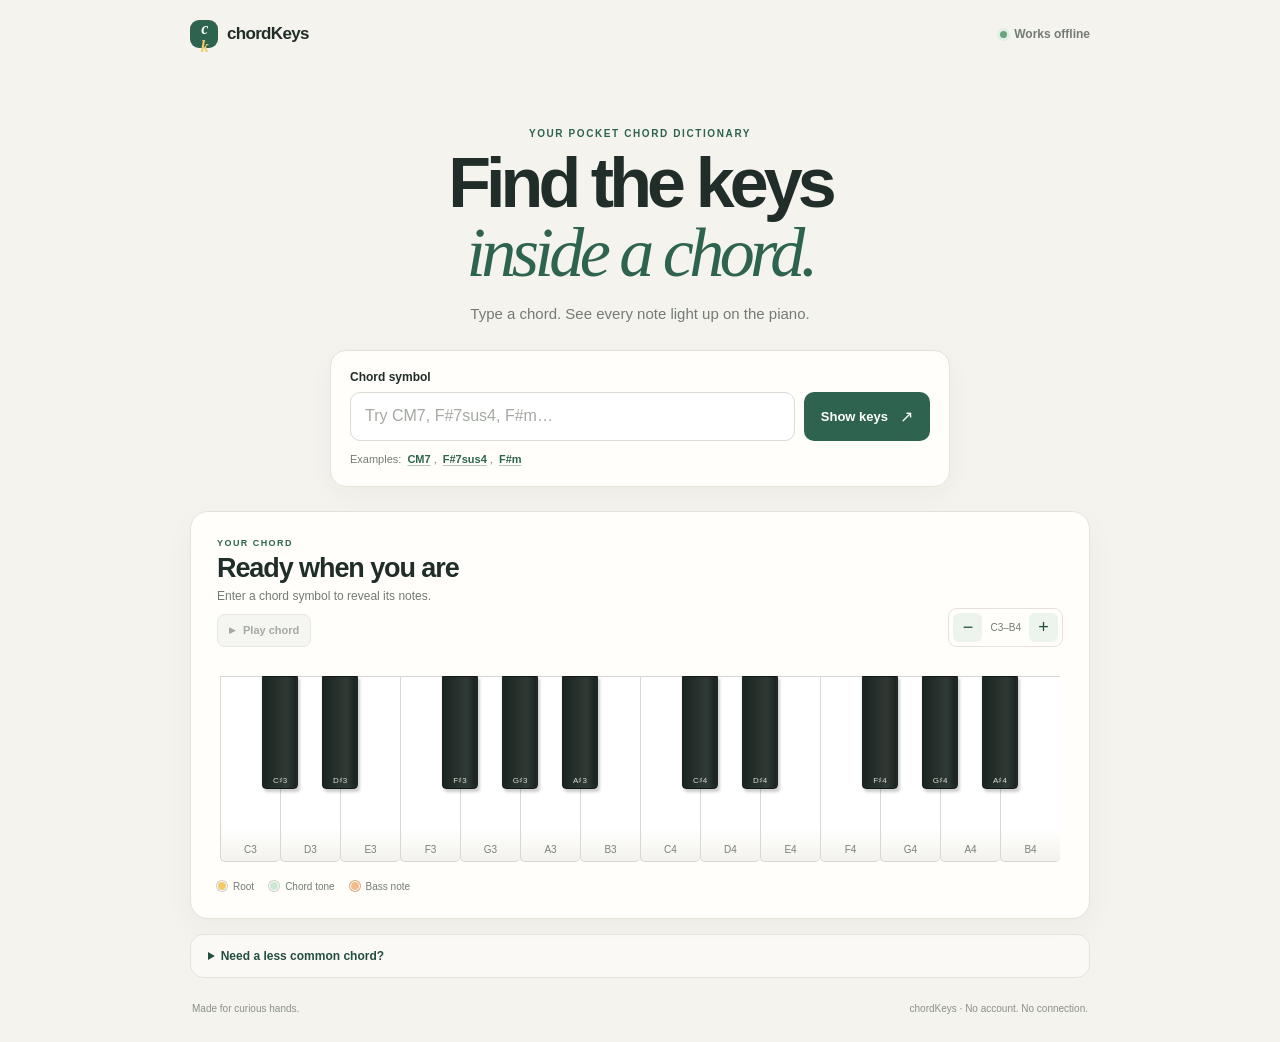
==== index.html @ 2eebada4 "Add chord suggestions and register-aware playback" ====
<!doctype html>
<html lang="en">
  <head>
    <meta charset="utf-8">
    <meta name="viewport" content="width=device-width, initial-scale=1, viewport-fit=cover">
    <meta name="theme-color" content="#f5f3ee">
    <meta name="description" content="An offline piano chord dictionary. Enter a chord and see its keys on a virtual piano.">
    <title>chordKeys — piano chord dictionary</title>
    <link rel="stylesheet" href="styles.css">
    <script src="chords.js" defer></script>
    <script src="app.js" defer></script>
  </head>
  <body>
    <main class="app-shell">
      <header class="masthead">
        <a class="wordmark" href="#top" aria-label="chordKeys home"><span class="wordmark-mark" aria-hidden="true">c<span>k</span></span>chordKeys</a>
        <span class="offline-tag"><span class="offline-dot" aria-hidden="true"></span> Works offline</span>
      </header>

      <section class="intro" id="top" aria-labelledby="page-title">
        <p class="eyebrow">YOUR POCKET CHORD DICTIONARY</p>
        <h1 id="page-title">Find the keys<br><span>inside a chord.</span></h1>
        <p class="intro-copy">Type a chord. See every note light up on the piano.</p>
      </section>

      <section class="search-panel" aria-label="Find a chord">
        <form id="chord-form" autocomplete="off">
          <label for="chord-input">Chord symbol</label>
          <div class="input-row">
            <div class="input-wrap">
              <input id="chord-input" name="chord" type="text" role="combobox" aria-haspopup="listbox" placeholder="Try CM7, F#7sus4, F#m…" autocapitalize="off" spellcheck="false" aria-autocomplete="list" aria-expanded="false" aria-controls="chord-suggestions" aria-describedby="input-hint chord-status" required>
              <div id="chord-suggestions" class="suggestions" role="listbox" aria-label="Chord suggestions" hidden></div>
            </div>
            <button type="submit" class="show-button"><span>Show keys</span><span aria-hidden="true">↗</span></button>
          </div>
          <p id="input-hint" class="input-hint">Examples: <button type="button" class="example-link" data-example="CM7">CM7</button>, <button type="button" class="example-link" data-example="F#7sus4">F#7sus4</button>, <button type="button" class="example-link" data-example="F#m">F#m</button></p>
        </form>
        <p id="chord-status" class="status" role="status" aria-live="polite"></p>
      </section>

      <section class="result-panel" aria-label="Piano chord result">
        <div class="result-heading">
          <div>
            <p class="eyebrow">YOUR CHORD</p>
            <h2 id="result-title">Ready when you are</h2>
            <p id="note-list" class="note-list">Enter a chord symbol to reveal its notes.</p>
            <button id="play-chord" class="play-button" type="button" disabled><span aria-hidden="true">▶</span> Play chord</button>
          </div>
          <div class="range-control" aria-label="Keyboard register">
            <button id="range-down" type="button" aria-label="Move keyboard down one octave" title="Move down one octave">−</button>
            <span id="range-label">C3–B4</span>
            <button id="range-up" type="button" aria-label="Move keyboard up one octave" title="Move up one octave">+</button>
          </div>
        </div>

        <div class="keyboard-scroll" tabindex="0" aria-label="Scrollable piano keyboard">
          <div id="keyboard" class="keyboard" role="img" aria-label="Two-octave piano keyboard. Enter a chord to highlight one key for each chord tone."></div>
        </div>
        <div class="legend" aria-label="Key marker legend">
          <span><i class="legend-dot root-dot" aria-hidden="true"></i> Root</span>
          <span><i class="legend-dot chord-dot" aria-hidden="true"></i> Chord tone</span>
          <span><i class="legend-dot bass-dot" aria-hidden="true"></i> Bass note</span>
        </div>
      </section>

      <details class="syntax-card">
        <summary>Need a less common chord?</summary>
        <div class="syntax-content">
          <p>Combine qualities, extensions, and alterations: <code>Cdim7</code>, <code>Bbmaj9</code>, <code>G7b9</code>, <code>Cadd9</code>, or <code>C/E</code> (slash bass).</p>
          <p>For any custom pitch set, enter a root and semitone intervals from it, from 0 to 11. For example, <code>C:[0,4,7,10]</code> is a C dominant seventh. See <a href="README.md">the notation guide</a> for the full syntax.</p>
        </div>
      </details>

      <footer><span>Made for curious hands.</span><span>chordKeys <span aria-hidden="true">·</span> No account. No connection.</span></footer>
    </main>
  </body>
</html>
---- styles.css ----
:root {
  color-scheme: light;
  --ink: #202d28;
  --muted: #737b74;
  --paper: #f5f3ee;
  --panel: #fffefa;
  --line: #e5e2d9;
  --green: #2e644f;
  --green-dark: #234f3e;
  --mint: #cce8d5;
  --gold: #f4c969;
  --red: #b34d3d;
  font-family: ui-rounded, "Avenir Next", Avenir, "Segoe UI", sans-serif;
  background: var(--paper);
  color: var(--ink);
  font-synthesis: none;
  text-rendering: optimizeLegibility;
  -webkit-font-smoothing: antialiased;
  -moz-osx-font-smoothing: grayscale;
}

* { box-sizing: border-box; }
body { margin: 0; min-width: 320px; min-height: 100vh; background: var(--paper); }
button, input { font: inherit; }
button { -webkit-tap-highlight-color: transparent; }
a { color: var(--green-dark); }

.app-shell { width: min(100% - 40px, 900px); margin: 0 auto; padding: 20px 0 28px; }
.masthead { display: flex; align-items: center; justify-content: space-between; }
.wordmark { display: inline-flex; align-items: center; gap: 9px; color: var(--ink); font-weight: 750; font-size: 17px; letter-spacing: -.04em; text-decoration: none; }
.wordmark-mark { display: inline-grid; place-items: center; width: 28px; height: 28px; border-radius: 9px; color: white; background: var(--green); font-family: Georgia, serif; font-size: 16px; font-style: italic; letter-spacing: -.1em; }
.wordmark-mark span { color: var(--gold); }
.offline-tag { display: inline-flex; align-items: center; gap: 7px; color: var(--muted); font-size: 12px; font-weight: 600; }
.offline-dot { width: 7px; height: 7px; border-radius: 50%; background: #67a47b; box-shadow: 0 0 0 3px #e1eee3; }

.intro { padding: clamp(42px, 9vw, 80px) 0 28px; text-align: center; }
.eyebrow { margin: 0 0 10px; color: var(--green); font-size: 10px; font-weight: 800; letter-spacing: .16em; }
h1 { margin: 0; font-size: clamp(40px, 9vw, 70px); line-height: .99; letter-spacing: -.07em; font-weight: 740; }
h1 span { color: var(--green); font-family: Georgia, "Times New Roman", serif; font-weight: 500; font-style: italic; letter-spacing: -.065em; }
.intro-copy { margin: 17px 0 0; color: var(--muted); font-size: 15px; }

.search-panel { width: min(100%, 620px); margin: 0 auto 24px; padding: 19px; border: 1px solid var(--line); border-radius: 16px; background: var(--panel); box-shadow: 0 8px 24px rgb(40 44 35 / 4%); }
.search-panel label { display: block; margin-bottom: 8px; font-size: 12px; font-weight: 750; }
.input-row { display: flex; gap: 9px; }
.input-wrap { position: relative; min-width: 0; flex: 1; }
.input-row input { width: 100%; min-width: 0; height: 49px; padding: 0 14px; border: 1px solid #d9dcd3; border-radius: 10px; outline: none; color: var(--ink); background: #fff; font-size: 16px; transition: border-color .15s, box-shadow .15s; }
.input-row input::placeholder { color: #a4aaa1; }
.input-row input:focus { border-color: var(--green); box-shadow: 0 0 0 3px rgb(46 100 79 / 12%); }
.suggestions { position: absolute; z-index: 5; top: calc(100% + 6px); right: 0; left: 0; overflow: hidden; padding: 5px; border: 1px solid var(--line); border-radius: 11px; background: white; box-shadow: 0 10px 25px rgb(31 44 36 / 14%); }
.suggestions[hidden] { display: none; }
.suggestion-option { display: flex; width: 100%; min-height: 38px; align-items: center; justify-content: space-between; padding: 0 10px; border: 0; border-radius: 7px; color: var(--ink); background: transparent; text-align: left; cursor: pointer; }
.suggestion-option:hover, .suggestion-option[aria-selected="true"] { background: #edf4ed; }
.suggestion-option strong { font-size: 13px; font-weight: 750; }
.suggestion-option span { color: var(--muted); font-size: 10px; }
.show-button { display: inline-flex; flex: 0 0 auto; align-items: center; justify-content: center; gap: 12px; min-height: 49px; padding: 0 17px; border: 0; border-radius: 10px; color: white; background: var(--green); font-size: 13px; font-weight: 750; cursor: pointer; transition: background .15s, transform .15s; }
.show-button:hover { background: var(--green-dark); }
.show-button:active { transform: scale(.98); }
.show-button span:last-child { font-size: 16px; }
.input-hint { margin: 10px 0 0; color: var(--muted); font-size: 11px; }
.example-link { padding: 2px 3px; border: 0; color: var(--green); background: none; font-weight: 700; cursor: pointer; text-decoration: underline; text-decoration-color: #b4c9b8; text-underline-offset: 2px; }
.example-link:focus-visible, button:focus-visible, summary:focus-visible { outline: 3px solid #a5c9ad; outline-offset: 3px; }
.status { min-height: 0; margin: 0; color: var(--red); font-size: 12px; }
.status:not(:empty) { margin-top: 9px; }

.result-panel { padding: clamp(17px, 4vw, 26px); border: 1px solid var(--line); border-radius: 18px; background: var(--panel); box-shadow: 0 12px 30px rgb(40 44 35 / 4%); }
.result-heading { display: flex; align-items: flex-end; justify-content: space-between; gap: 12px; margin-bottom: 22px; }
.result-heading .eyebrow { margin-bottom: 5px; font-size: 9px; }
h2 { margin: 0; font-size: clamp(20px, 5vw, 27px); letter-spacing: -.04em; }
.note-list { margin: 5px 0 0; color: var(--muted); font-size: 12px; }
.play-button { display: inline-flex; align-items: center; gap: 7px; min-height: 33px; margin-top: 11px; padding: 0 11px; border: 1px solid #c9d9cc; border-radius: 8px; color: var(--green-dark); background: #f0f6f0; font-size: 11px; font-weight: 750; cursor: pointer; }
.play-button:hover:not(:disabled) { background: #e3efe4; }
.play-button:disabled { color: #a3aaa1; border-color: #e5e7e1; background: #f5f5f1; cursor: default; }
.play-button span { font-size: 9px; }
.range-control { display: inline-flex; flex: 0 0 auto; align-items: center; gap: 8px; padding: 4px; border: 1px solid var(--line); border-radius: 9px; color: var(--muted); font-size: 10px; font-variant-numeric: tabular-nums; }
.range-control button { display: grid; width: 29px; height: 29px; place-items: center; border: 0; border-radius: 6px; color: var(--green-dark); background: #edf3ed; font-size: 18px; cursor: pointer; }
.range-control button:disabled { color: #b6bbb4; background: #f3f3ef; cursor: default; }
.keyboard-scroll { overflow-x: auto; padding: 7px 3px 4px; overscroll-behavior-inline: contain; scrollbar-color: #c9d8cb transparent; scrollbar-width: thin; }
.keyboard { position: relative; display: flex; width: 100%; min-width: 280px; height: clamp(132px, 31vw, 186px); user-select: none; }
.key { position: relative; }
.white-key { z-index: 1; flex: 1 1 0; min-width: 0; border: 1px solid #d7d8d1; border-right-width: 0; border-radius: 0 0 5px 5px; background: linear-gradient(180deg, #fff 0%, #fff 82%, #f3f2ec 100%); }
.white-key:last-child { border-right-width: 1px; }
.black-key { position: absolute; z-index: 2; top: 0; height: 61%; width: 4.3%; min-width: 11px; transform: translateX(-50%); border: 1px solid #111a17; border-radius: 0 0 4px 4px; background: linear-gradient(90deg, #1a2420, #303a35 70%, #18211d); box-shadow: 2px 3px 3px rgb(0 0 0 / 20%); }
.key-tone::after { position: absolute; left: 50%; top: 62%; display: grid; width: clamp(17px, 4vw, 24px); height: clamp(17px, 4vw, 24px); place-items: center; transform: translate(-50%, -50%); border: 2px solid white; border-radius: 50%; color: var(--ink); background: var(--mint); box-shadow: 0 1px 5px rgb(0 0 0 / 16%); content: ""; }
.key-tone.root-tone::after { background: var(--gold); }
.key-tone.bass-tone::after { border-color: #f3bb89; background: #f3bb89; }
.black-key.key-tone::after { top: 66%; width: clamp(15px, 3.5vw, 20px); height: clamp(15px, 3.5vw, 20px); border-color: #28352e; box-shadow: 0 1px 4px rgb(0 0 0 / 45%); }
.black-key.key-tone.root-tone::after { border-color: #ffe3a1; }
.key-label { position: absolute; right: 1px; bottom: 6px; left: 1px; overflow: hidden; color: #7a8078; font-size: clamp(7px, 1.8vw, 10px); line-height: 1; text-align: center; text-overflow: clip; white-space: nowrap; }
.black-key .key-label { bottom: 3px; color: #d7ddd8; font-size: clamp(6px, 1.6vw, 8px); }
.key-tone .key-label { color: var(--green-dark); font-weight: 800; }
.black-key.key-tone .key-label { color: white; }
.legend { display: flex; flex-wrap: wrap; gap: 15px; margin-top: 15px; color: var(--muted); font-size: 10px; }
.legend span { display: inline-flex; align-items: center; gap: 6px; }
.legend-dot { width: 10px; height: 10px; border: 1px solid white; border-radius: 50%; background: var(--mint); box-shadow: 0 0 0 1px #ccd2c8; }
.root-dot { background: var(--gold); }
.bass-dot { background: #f3bb89; box-shadow: 0 0 0 1px #e3aa7d; }

.syntax-card { margin: 15px 0 0; padding: 14px 17px; border: 1px solid var(--line); border-radius: 13px; background: rgb(255 254 250 / 65%); }
.syntax-card summary { color: var(--green-dark); font-size: 12px; font-weight: 750; cursor: pointer; }
.syntax-content { padding-top: 6px; color: var(--muted); font-size: 11px; line-height: 1.6; }
.syntax-content p { margin: 8px 0 0; }
code { padding: 2px 4px; border-radius: 4px; color: var(--green-dark); background: #edf2e9; font-size: .95em; }
footer { display: flex; justify-content: space-between; gap: 12px; padding: 25px 2px 0; color: #899087; font-size: 10px; }

@media (max-width: 520px) {
  .app-shell { width: min(100% - 28px, 900px); padding-top: 14px; }
  .intro { padding-top: 48px; }
  .search-panel { padding: 15px; }
  .input-row { gap: 7px; }
  .show-button { gap: 7px; padding: 0 11px; font-size: 12px; }
  .result-heading { align-items: flex-start; }
  .range-control { gap: 4px; margin-top: 2px; }
  .range-control button { width: 25px; height: 27px; }
  .legend { gap: 10px; }
  footer { flex-direction: column; gap: 5px; }
}

@media (prefers-reduced-motion: reduce) {
  *, *::before, *::after { scroll-behavior: auto !important; transition-duration: .01ms !important; }
}
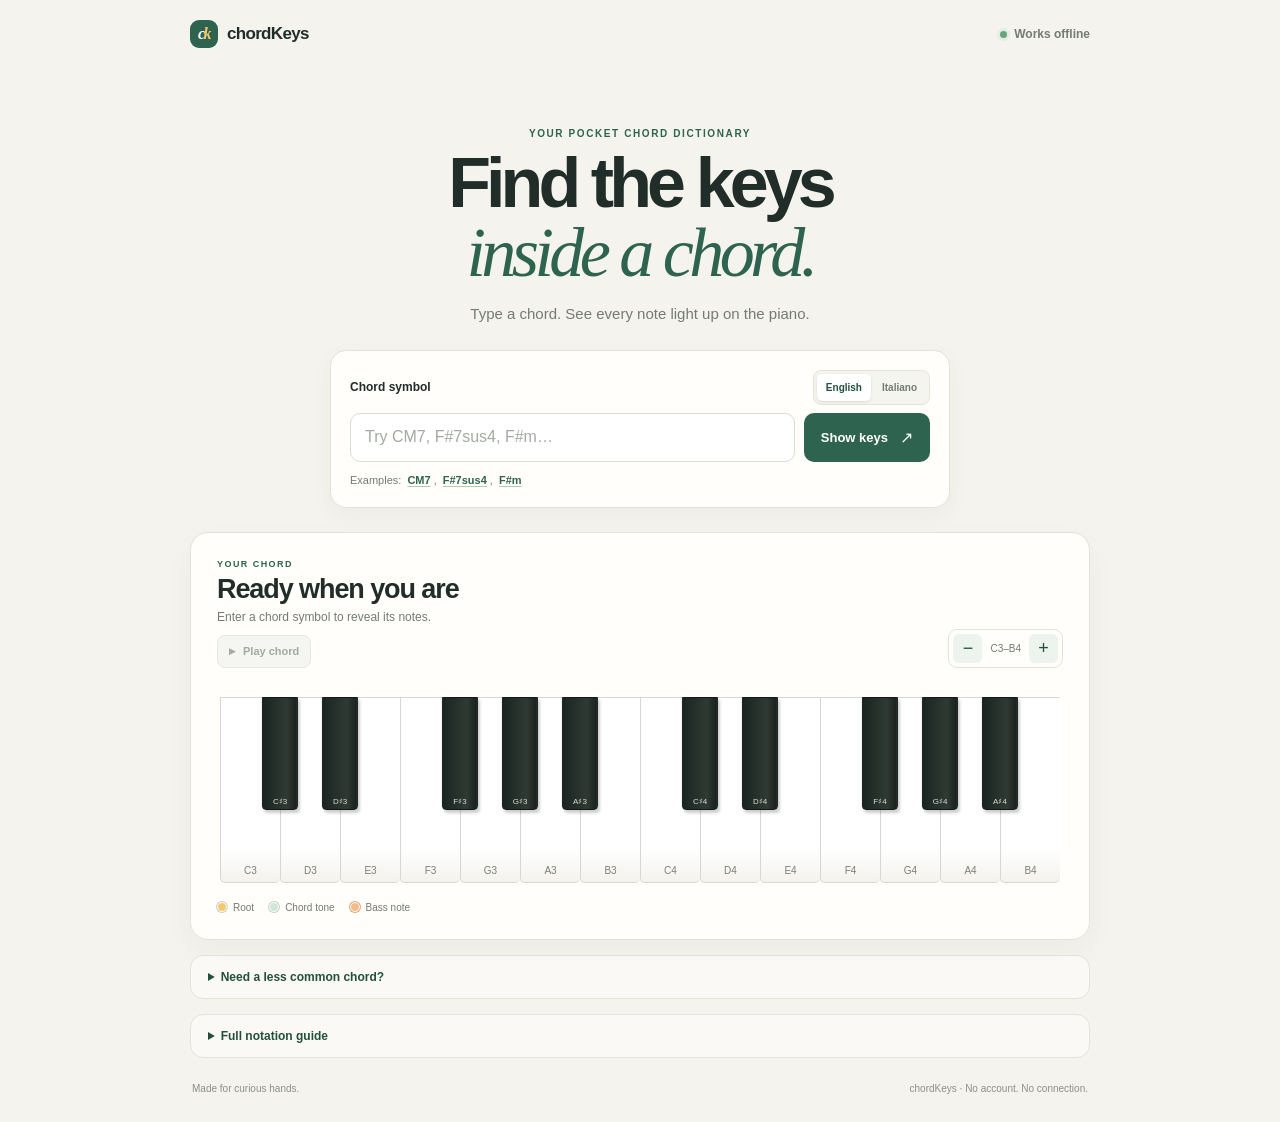
==== commit 94175277: "Add Italian chord notation toggle" ====
--- a/index.html
+++ b/index.html
@@ -25,7 +25,13 @@
 
       <section class="search-panel" aria-label="Find a chord">
         <form id="chord-form" autocomplete="off">
-          <label for="chord-input">Chord symbol</label>
+          <div class="input-tools">
+            <label id="chord-label" for="chord-input">Chord symbol</label>
+            <div class="language-toggle" role="group" aria-label="Chord notation language">
+              <button id="language-english" type="button" data-language="en" aria-pressed="true">English</button>
+              <button id="language-italian" type="button" data-language="it" aria-pressed="false">Italiano</button>
+            </div>
+          </div>
           <div class="input-row">
             <div class="input-wrap">
               <input id="chord-input" name="chord" type="text" role="combobox" aria-haspopup="listbox" placeholder="Try CM7, F#7sus4, F#m…" autocapitalize="off" spellcheck="false" aria-autocomplete="list" aria-expanded="false" aria-controls="chord-suggestions" aria-describedby="input-hint chord-status" required>
@@ -67,7 +73,18 @@
         <summary>Need a less common chord?</summary>
         <div class="syntax-content">
           <p>Combine qualities, extensions, and alterations: <code>Cdim7</code>, <code>Bbmaj9</code>, <code>G7b9</code>, <code>Cadd9</code>, or <code>C/E</code> (slash bass).</p>
-          <p>For any custom pitch set, enter a root and semitone intervals from it, from 0 to 11. For example, <code>C:[0,4,7,10]</code> is a C dominant seventh. See <a href="README.md">the notation guide</a> for the full syntax.</p>
+          <p>For any custom pitch set, enter a root and semitone intervals from it, from 0 to 11. For example, <code>C:[0,4,7,10]</code> is a C dominant seventh. See the <a href="#full-syntax">full notation guide</a> for details.</p>
+        </div>
+      </details>
+
+      <details class="syntax-card" id="full-syntax">
+        <summary>Full notation guide</summary>
+        <div class="syntax-content">
+          <p><strong>Roots:</strong> A–G or Do–Si, optionally followed by <code>#</code> or <code>b</code> (for example <code>F#</code>, <code>Db</code>, <code>Fa#</code>, or <code>Sib</code>). A slash note sets a bass note, as in <code>C/E</code> or <code>Do/Mi</code>.</p>
+          <p><strong>Qualities:</strong> major is the default and can also be written <code>M</code>, <code>maj</code>, or <code>major</code>; minor is <code>m</code>, <code>min</code>, or <code>-</code>; diminished is <code>dim</code>, <code>o</code>, or <code>°</code>; augmented is <code>aug</code> or <code>+</code>; suspended is <code>sus</code>, <code>sus2</code>, or <code>sus4</code>; power chord is <code>5</code>.</p>
+          <p><strong>Extensions:</strong> <code>6</code>, <code>7</code>, <code>9</code>, <code>11</code>, and <code>13</code>. Prefix an extension with <code>maj</code> or <code>M</code> for a major seventh, as in <code>Bbmaj9</code> or <code>CM7</code>.</p>
+          <p><strong>Alter/add/remove tones:</strong> use <code>b</code> or <code>#</code> before a degree, <code>add</code> to add a degree, or <code>no</code> to omit one. Examples: <code>G7b9</code>, <code>C#11</code>, <code>Cadd9</code>, <code>C7no5</code>.</p>
+          <p><strong>Custom pitch sets:</strong> write a root and semitone intervals from that root, each from 0–11: <code>C:[0,4,7,10]</code>. Duplicate intervals are ignored; <code>C:[]</code> represents an empty set.</p>
         </div>
       </details>
 
--- a/styles.css
+++ b/styles.css
@@ -28,7 +28,7 @@
 .app-shell { width: min(100% - 40px, 900px); margin: 0 auto; padding: 20px 0 28px; }
 .masthead { display: flex; align-items: center; justify-content: space-between; }
 .wordmark { display: inline-flex; align-items: center; gap: 9px; color: var(--ink); font-weight: 750; font-size: 17px; letter-spacing: -.04em; text-decoration: none; }
-.wordmark-mark { display: inline-grid; place-items: center; width: 28px; height: 28px; border-radius: 9px; color: white; background: var(--green); font-family: Georgia, serif; font-size: 16px; font-style: italic; letter-spacing: -.1em; }
+.wordmark-mark { display: inline-flex; align-items: center; justify-content: center; overflow: hidden; width: 28px; height: 28px; border-radius: 9px; color: white; background: var(--green); font-family: Georgia, serif; font-size: 16px; font-style: italic; line-height: 1; letter-spacing: -.1em; white-space: nowrap; }
 .wordmark-mark span { color: var(--gold); }
 .offline-tag { display: inline-flex; align-items: center; gap: 7px; color: var(--muted); font-size: 12px; font-weight: 600; }
 .offline-dot { width: 7px; height: 7px; border-radius: 50%; background: #67a47b; box-shadow: 0 0 0 3px #e1eee3; }
@@ -41,6 +41,11 @@
 
 .search-panel { width: min(100%, 620px); margin: 0 auto 24px; padding: 19px; border: 1px solid var(--line); border-radius: 16px; background: var(--panel); box-shadow: 0 8px 24px rgb(40 44 35 / 4%); }
 .search-panel label { display: block; margin-bottom: 8px; font-size: 12px; font-weight: 750; }
+.input-tools { display: flex; align-items: center; justify-content: space-between; gap: 10px; margin-bottom: 8px; }
+.input-tools label { margin: 0; }
+.language-toggle { display: inline-flex; gap: 2px; padding: 3px; border: 1px solid var(--line); border-radius: 8px; background: #f5f5f0; }
+.language-toggle button { min-height: 27px; padding: 0 9px; border: 0; border-radius: 5px; color: var(--muted); background: transparent; font-size: 10px; font-weight: 700; cursor: pointer; }
+.language-toggle button[aria-pressed="true"] { color: var(--green-dark); background: white; box-shadow: 0 1px 3px rgb(30 40 32 / 12%); }
 .input-row { display: flex; gap: 9px; }
 .input-wrap { position: relative; min-width: 0; flex: 1; }
 .input-row input { width: 100%; min-width: 0; height: 49px; padding: 0 14px; border: 1px solid #d9dcd3; border-radius: 10px; outline: none; color: var(--ink); background: #fff; font-size: 16px; transition: border-color .15s, box-shadow .15s; }
